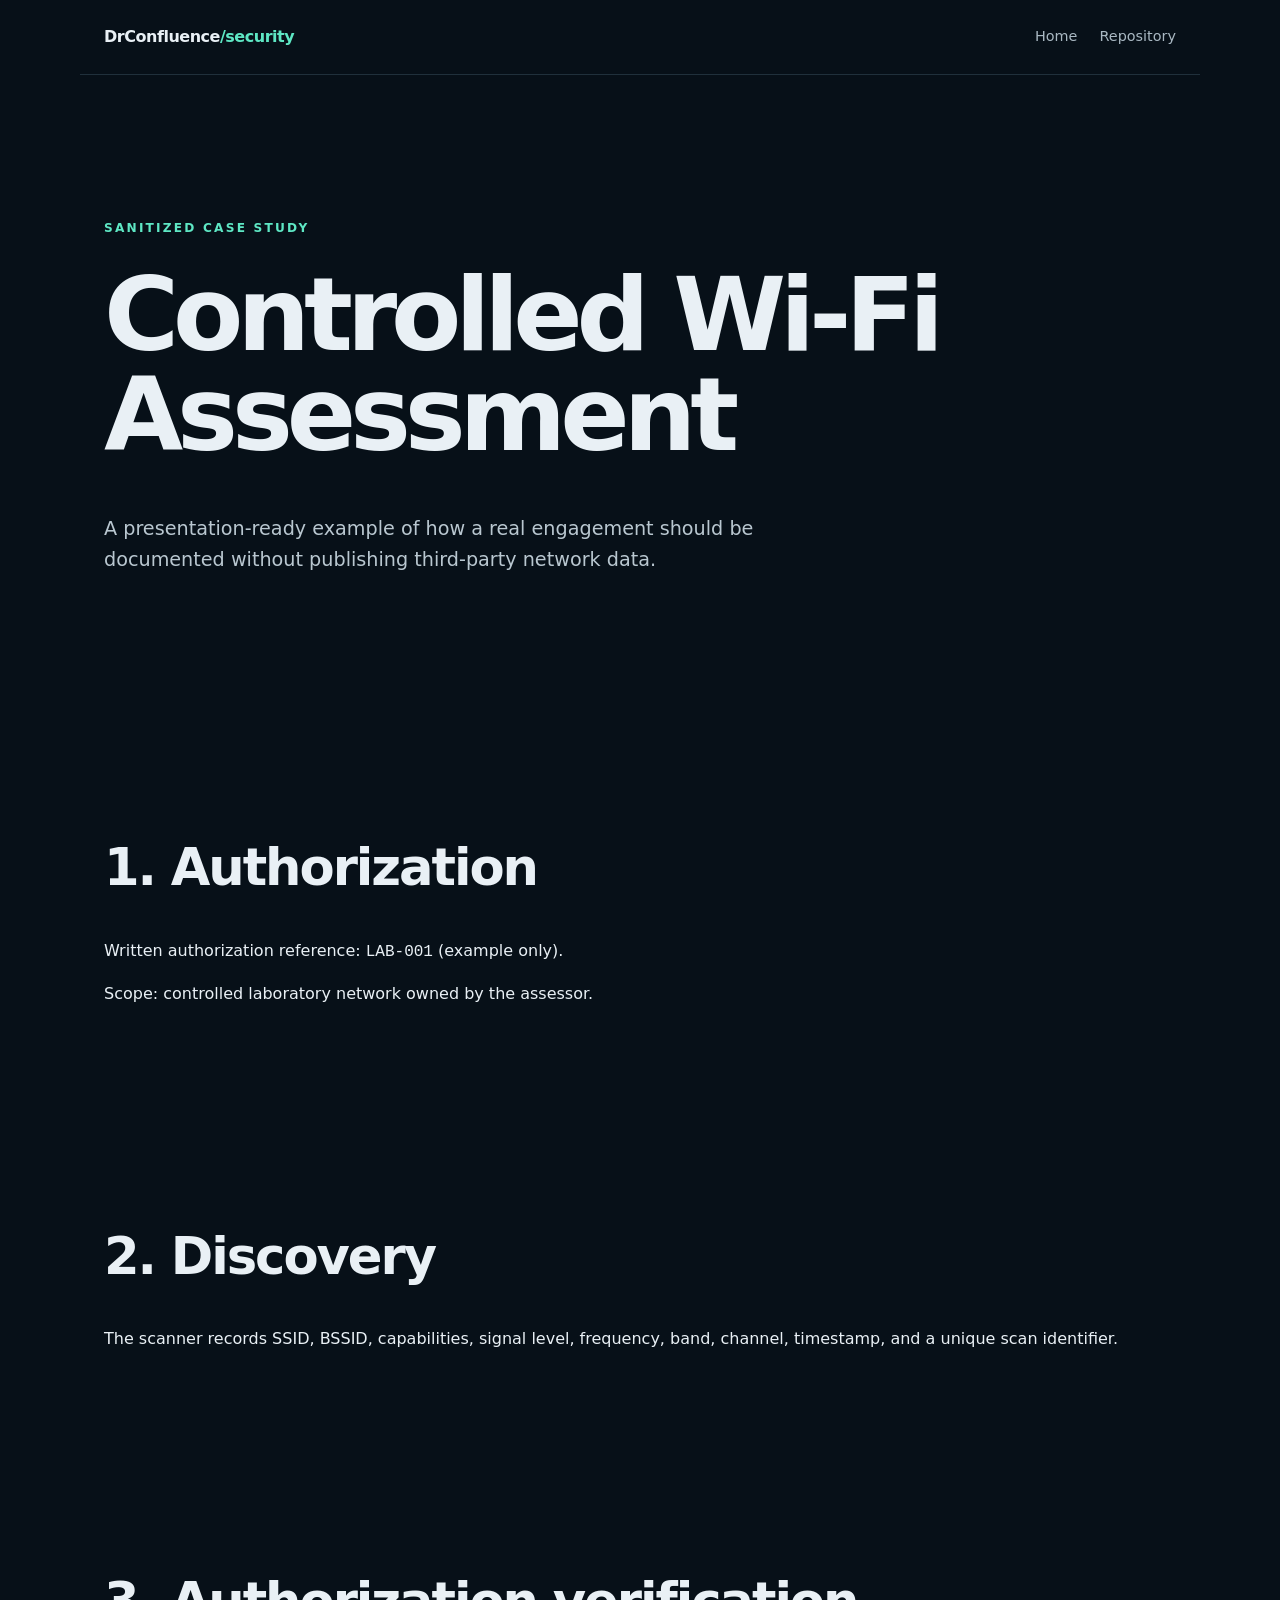
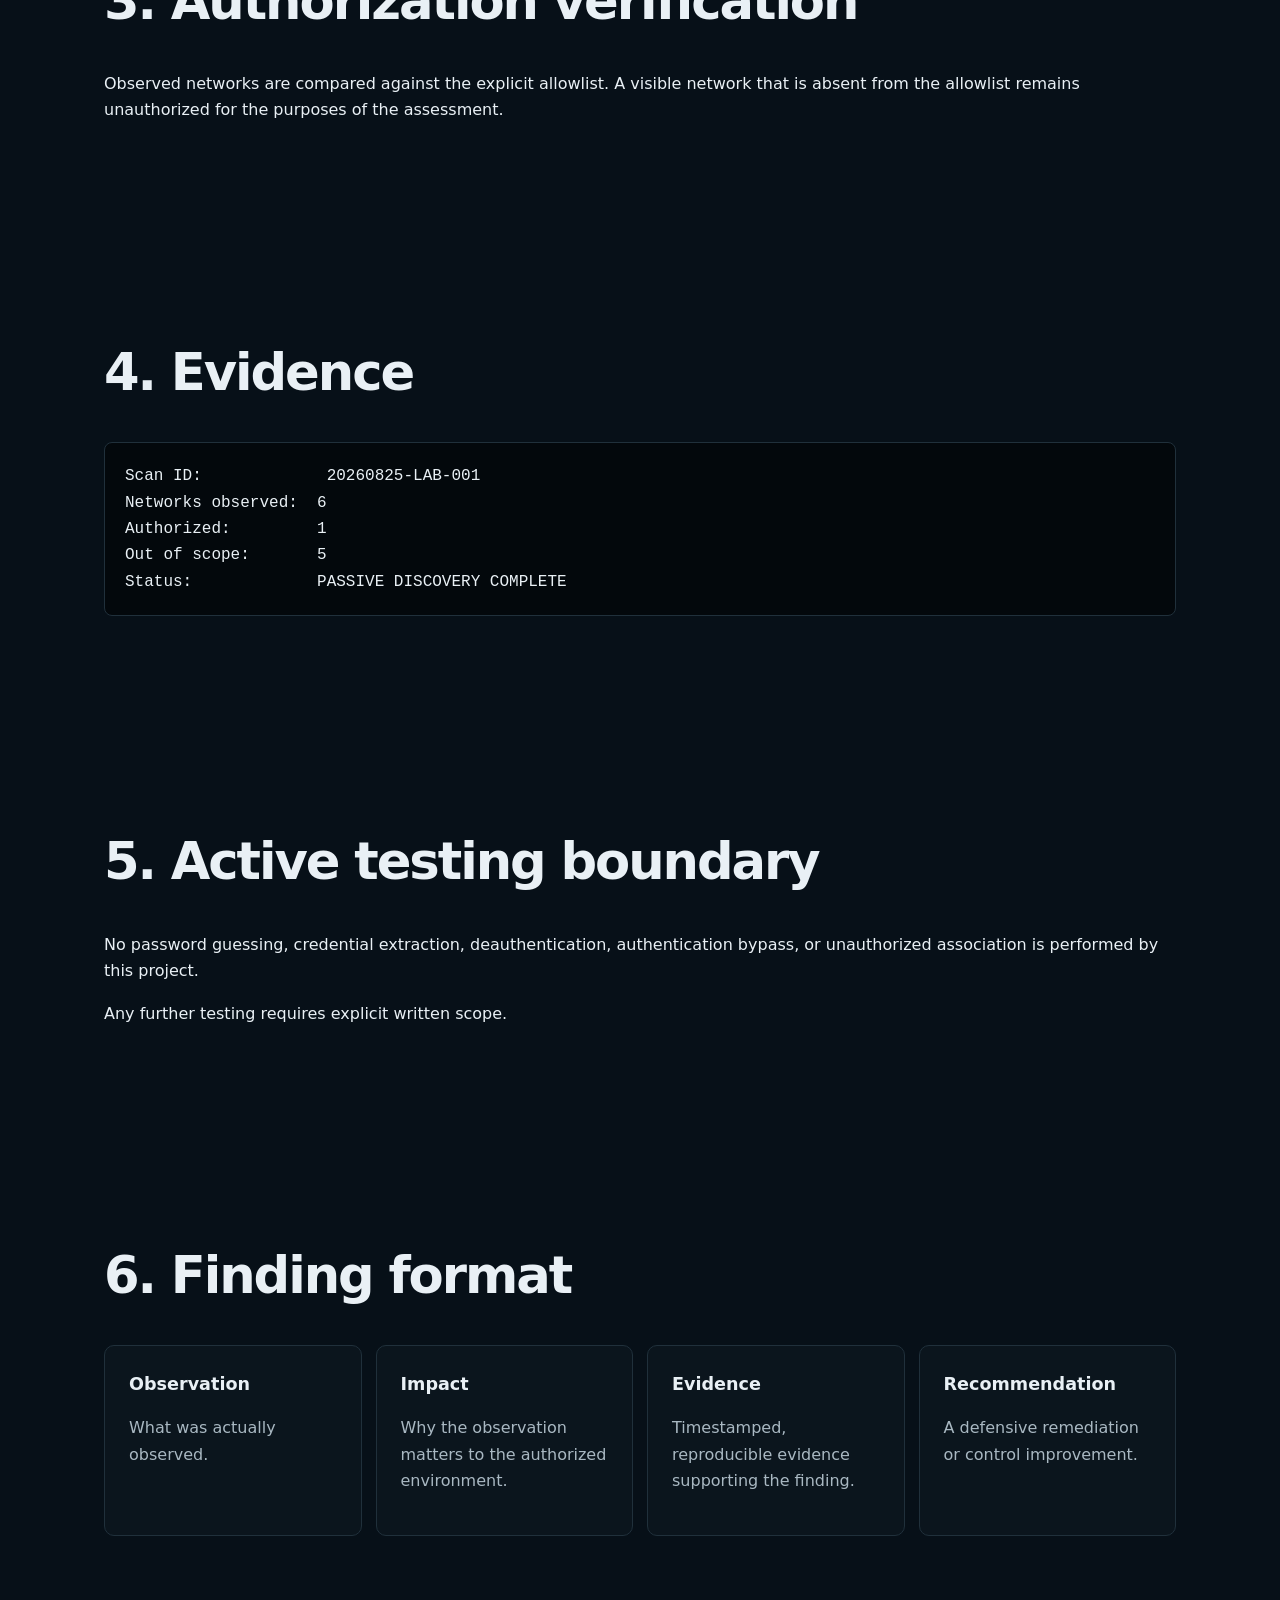
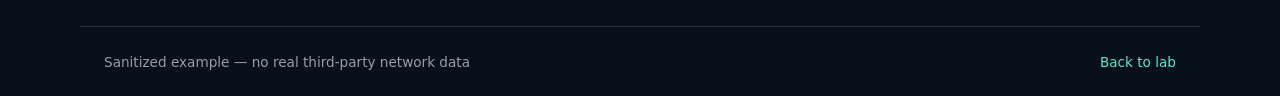
==== assessment-report/index.html @ 30aa4577 "feat: add GitHub Pages security portfolio site" ====
<!doctype html>
<html lang="en">

<head>

<meta charset="utf-8">

<meta
  name="viewport"
  content="width=device-width,initial-scale=1">

<title>
  Assessment Case Study | Wi-Fi Security Lab
</title>

<link
  rel="stylesheet"
  href="../assets/style.css">

</head>

<body>

<header class="nav">

  <a class="brand" href="../">
    DrConfluence<span>/security</span>
  </a>

  <nav>
    <a href="../">Home</a>
    <a href="https://github.com/DrConfluence/wifi-security-audit-lab">
      Repository
    </a>
  </nav>

</header>


<main>

<section class="hero">

  <p class="eyebrow">
    SANITIZED CASE STUDY
  </p>

  <h1>
    Controlled Wi-Fi Assessment
  </h1>

  <p class="lead">
    A presentation-ready example of how a real engagement
    should be documented without publishing third-party
    network data.
  </p>

</section>


<section>

<h2>1. Authorization</h2>

<p>
Written authorization reference:
<code>LAB-001</code> (example only).
</p>

<p>
Scope:
controlled laboratory network owned by the assessor.
</p>

</section>


<section>

<h2>2. Discovery</h2>

<p>
The scanner records SSID, BSSID, capabilities, signal level,
frequency, band, channel, timestamp, and a unique scan identifier.
</p>

</section>


<section>

<h2>3. Authorization verification</h2>

<p>
Observed networks are compared against the explicit allowlist.
A visible network that is absent from the allowlist remains
unauthorized for the purposes of the assessment.
</p>

</section>


<section>

<h2>4. Evidence</h2>

<pre><code>Scan ID:             20260825-LAB-001
Networks observed:  6
Authorized:         1
Out of scope:       5
Status:             PASSIVE DISCOVERY COMPLETE</code></pre>

</section>


<section>

<h2>5. Active testing boundary</h2>

<p>
No password guessing, credential extraction, deauthentication,
authentication bypass, or unauthorized association is performed
by this project.
</p>

<p>
Any further testing requires explicit written scope.
</p>

</section>


<section>

<h2>6. Finding format</h2>

<div class="grid">

<article>
<b>Observation</b>
<p>
What was actually observed.
</p>
</article>

<article>
<b>Impact</b>
<p>
Why the observation matters to the authorized environment.
</p>
</article>

<article>
<b>Evidence</b>
<p>
Timestamped, reproducible evidence supporting the finding.
</p>
</article>

<article>
<b>Recommendation</b>
<p>
A defensive remediation or control improvement.
</p>
</article>

</div>

</section>

</main>


<footer>

<span>
Sanitized example — no real third-party network data
</span>

<a href="../">
Back to lab
</a>

</footer>

</body>
</html>
---- assets/style.css ----
* {
  box-sizing: border-box;
}

html {
  scroll-behavior: smooth;
}

body {
  margin: 0;
  background: #071018;
  color: #e9f0f5;
  font-family:
    Inter,
    system-ui,
    -apple-system,
    BlinkMacSystemFont,
    "Segoe UI",
    sans-serif;
  line-height: 1.65;
}

a {
  color: inherit;
  text-decoration: none;
}

.nav,
footer {
  max-width: 1120px;
  margin: auto;
  padding: 24px;
  display: flex;
  justify-content: space-between;
  align-items: center;
}

.nav {
  border-bottom: 1px solid #20303b;
}

.nav nav {
  display: flex;
  gap: 22px;
  font-size: .9rem;
  color: #a9b8c2;
}

.brand {
  font-weight: 800;
  letter-spacing: -.03em;
}

.brand span {
  color: #5ee7c4;
}

.hero,
section {
  max-width: 1120px;
  margin: auto;
  padding: 90px 24px;
}

.hero {
  min-height: 650px;
  display: flex;
  flex-direction: column;
  justify-content: center;
}

.eyebrow {
  font-size: .76rem;
  letter-spacing: .18em;
  color: #5ee7c4;
  font-weight: 800;
}

h1 {
  font-size: clamp(3.2rem, 8vw, 7rem);
  line-height: .98;
  letter-spacing: -.06em;
  margin: 15px 0 28px;
}

h1 span {
  color: #5ee7c4;
}

h2 {
  font-size: clamp(2rem, 4vw, 3.2rem);
  letter-spacing: -.04em;
  margin: 10px 0 28px;
}

.lead {
  max-width: 760px;
  font-size: 1.2rem;
  color: #b9c7d0;
}

.actions {
  display: flex;
  gap: 12px;
  margin: 28px 0;
}

.button {
  background: #5ee7c4;
  color: #06100d;
  padding: 12px 18px;
  border-radius: 8px;
  font-weight: 800;
}

.button.secondary {
  background: transparent;
  color: #e9f0f5;
  border: 1px solid #40515d;
}

.notice {
  max-width: 800px;
  border-left: 3px solid #5ee7c4;
  padding: 15px 18px;
  background: #0c1820;
  color: #b9c7d0;
}

.grid {
  display: grid;
  grid-template-columns:
    repeat(auto-fit, minmax(230px, 1fr));
  gap: 14px;
}

.grid article {
  border: 1px solid #20303b;
  background: #0b151d;
  padding: 24px;
  border-radius: 10px;
}

.grid article b {
  font-size: 1.1rem;
}

.grid article p {
  color: #a9b8c2;
}

.dark {
  max-width: none;
  background: #0b151d;
}

.dark > * {
  max-width: 1120px;
  margin-left: auto;
  margin-right: auto;
}

.flow {
  display: flex;
  flex-wrap: wrap;
  gap: 12px;
  align-items: center;
  margin: 35px auto;
}

.flow span {
  padding: 10px 13px;
  border: 1px solid #36505c;
  border-radius: 7px;
  font-size: .78rem;
  font-weight: 800;
}

.flow i {
  color: #5ee7c4;
}

.muted {
  color: #9eafb9;
}

.metrics {
  display: grid;
  grid-template-columns:
    repeat(auto-fit, minmax(180px, 1fr));
  gap: 14px;
}

.metrics div {
  padding: 25px;
  border: 1px solid #20303b;
  border-radius: 10px;
}

.metrics strong {
  display: block;
  font-size: 2.4rem;
  color: #5ee7c4;
}

.metrics span {
  color: #a9b8c2;
}

pre {
  background: #03080c;
  border: 1px solid #20303b;
  padding: 20px;
  border-radius: 8px;
  overflow-x: auto;
}

code {
  font-family:
    ui-monospace,
    SFMono-Regular,
    Menlo,
    monospace;
}

footer {
  border-top: 1px solid #20303b;
  color: #8fa0aa;
  font-size: .85rem;
}

footer a {
  color: #5ee7c4;
}

@media (max-width: 700px) {

  .nav {
    align-items: flex-start;
  }

  .nav nav {
    display: none;
  }

  .hero,
  section {
    padding: 65px 20px;
  }

  h1 {
    font-size: 3.5rem;
  }

  .flow i {
    display: none;
  }

}
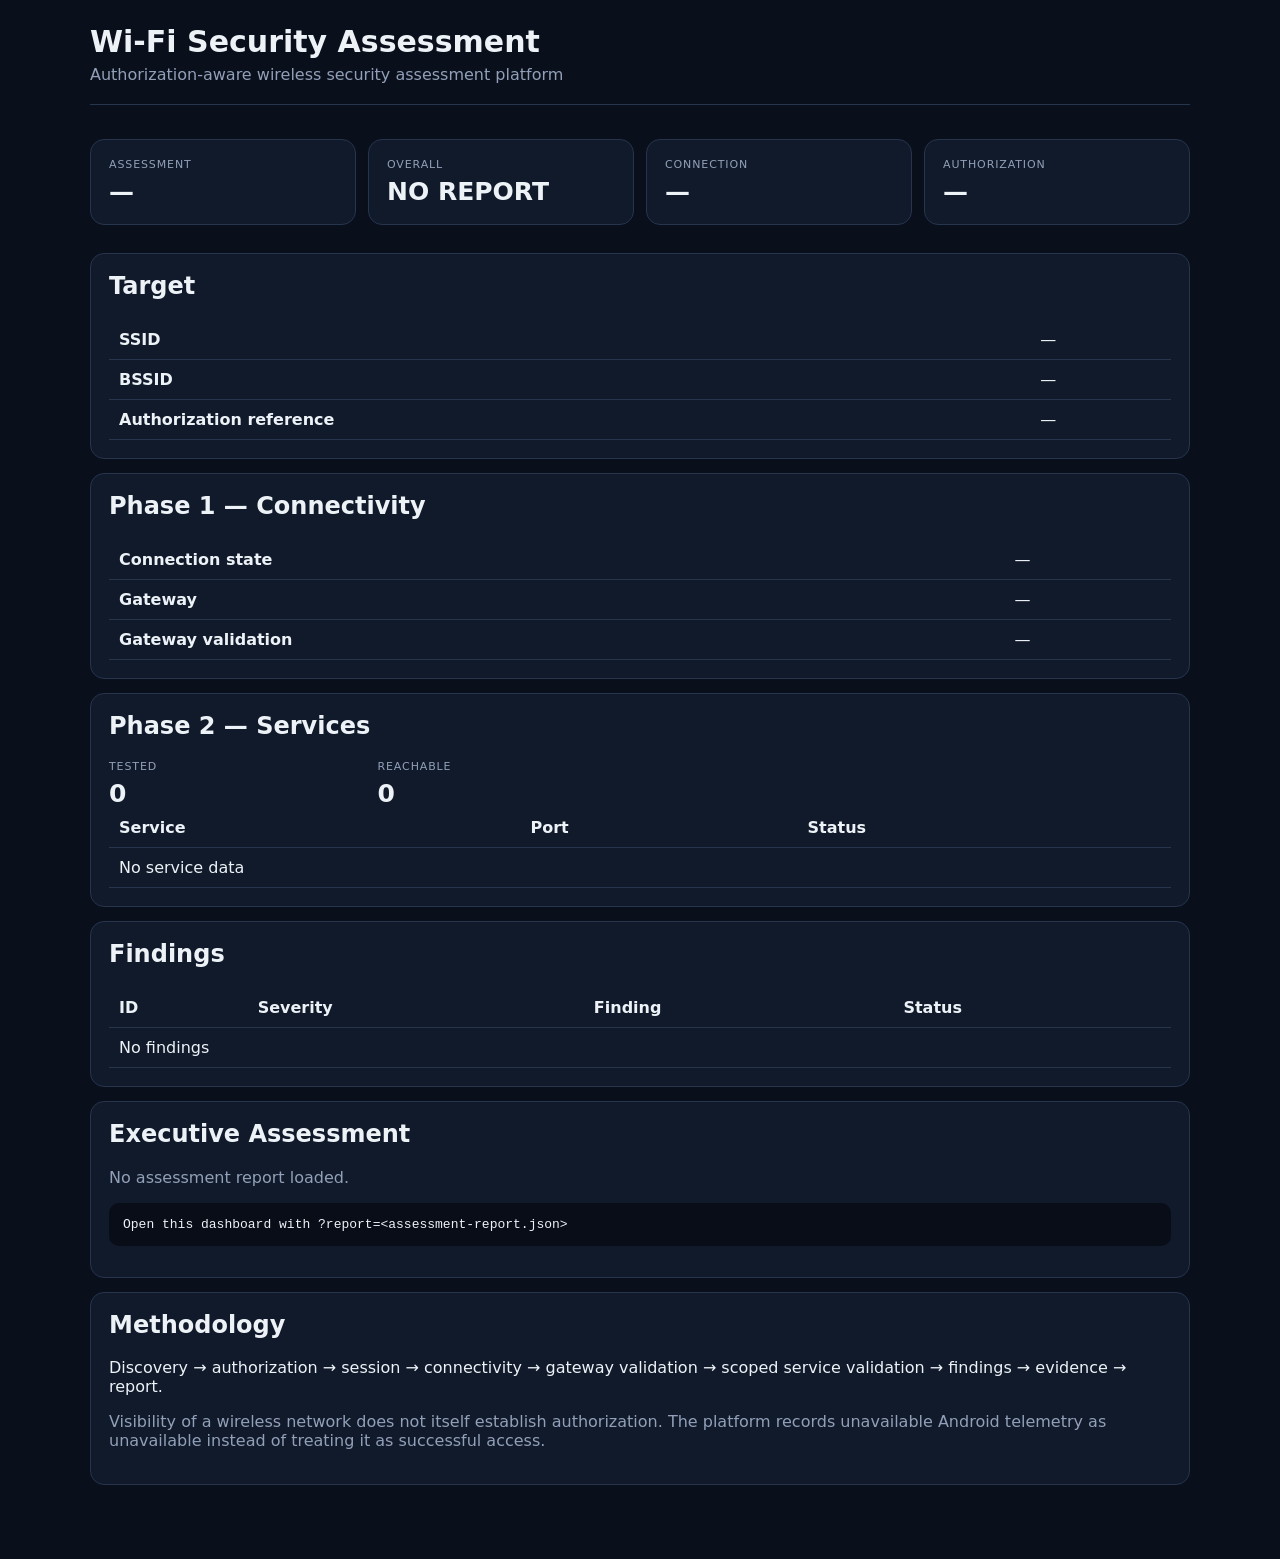
==== commit d648147f: "feat: integrate executive reporting and assessment dashboard" ====
--- a/assessment-report/index.html
+++ b/assessment-report/index.html
@@ -1,187 +1,402 @@
 <!doctype html>
 <html lang="en">
-
 <head>
-
 <meta charset="utf-8">
-
-<meta
-  name="viewport"
-  content="width=device-width,initial-scale=1">
-
-<title>
-  Assessment Case Study | Wi-Fi Security Lab
-</title>
-
-<link
-  rel="stylesheet"
-  href="../assets/style.css">
-
+<meta name="viewport"
+      content="width=device-width,initial-scale=1">
+<title>Wi-Fi Security Assessment</title>
+
+<style>
+*{box-sizing:border-box}
+
+body{
+  margin:0;
+  background:#0a0f1c;
+  color:#edf2f7;
+  font-family:
+    system-ui,-apple-system,BlinkMacSystemFont,
+    "Segoe UI",sans-serif;
+}
+
+main{
+  width:min(1100px,94%);
+  margin:auto;
+  padding:24px 0 60px;
+}
+
+header{
+  border-bottom:1px solid #26344d;
+  padding-bottom:20px;
+  margin-bottom:20px;
+}
+
+h1{margin:0 0 6px;font-size:30px}
+h2{margin-top:0}
+
+.muted{color:#91a0b8}
+
+.grid{
+  display:grid;
+  grid-template-columns:repeat(4,1fr);
+  gap:12px;
+}
+
+.card{
+  background:#111a2b;
+  border:1px solid #26344d;
+  border-radius:14px;
+  padding:18px;
+  margin:14px 0;
+}
+
+.metric{
+  font-size:25px;
+  font-weight:700;
+  margin-top:6px;
+}
+
+.label{
+  color:#91a0b8;
+  font-size:11px;
+  letter-spacing:.08em;
+  text-transform:uppercase;
+}
+
+.badge{
+  display:inline-block;
+  padding:5px 9px;
+  border-radius:7px;
+  background:#26344d;
+  font-size:12px;
+}
+
+table{
+  width:100%;
+  border-collapse:collapse;
+}
+
+th,td{
+  padding:10px;
+  border-bottom:1px solid #26344d;
+  text-align:left;
+}
+
+.good{color:#8ee6b0}
+.warn{color:#f1d27a}
+.bad{color:#ff9b9b}
+
+pre{
+  white-space:pre-wrap;
+  overflow:auto;
+  background:#080d17;
+  padding:14px;
+  border-radius:10px;
+}
+
+@media(max-width:800px){
+  .grid{grid-template-columns:repeat(2,1fr)}
+}
+
+@media(max-width:500px){
+  main{width:92%}
+  .grid{grid-template-columns:1fr}
+  h1{font-size:24px}
+}
+</style>
 </head>
 
 <body>
-
-<header class="nav">
-
-  <a class="brand" href="../">
-    DrConfluence<span>/security</span>
-  </a>
-
-  <nav>
-    <a href="../">Home</a>
-    <a href="https://github.com/DrConfluence/wifi-security-audit-lab">
-      Repository
-    </a>
-  </nav>
-
+<main>
+
+<header>
+  <h1>Wi-Fi Security Assessment</h1>
+  <div class="muted">
+    Authorization-aware wireless security assessment platform
+  </div>
 </header>
 
-
-<main>
-
-<section class="hero">
-
-  <p class="eyebrow">
-    SANITIZED CASE STUDY
-  </p>
-
-  <h1>
-    Controlled Wi-Fi Assessment
-  </h1>
-
-  <p class="lead">
-    A presentation-ready example of how a real engagement
-    should be documented without publishing third-party
-    network data.
-  </p>
-
-</section>
-
-
-<section>
-
-<h2>1. Authorization</h2>
+<section class="grid">
+
+<div class="card">
+<div class="label">Assessment</div>
+<div class="metric" id="assessment">—</div>
+</div>
+
+<div class="card">
+<div class="label">Overall</div>
+<div class="metric" id="overall">—</div>
+</div>
+
+<div class="card">
+<div class="label">Connection</div>
+<div class="metric" id="connection">—</div>
+</div>
+
+<div class="card">
+<div class="label">Authorization</div>
+<div class="metric" id="authorization">—</div>
+</div>
+
+</section>
+
+<section class="card">
+<h2>Target</h2>
+
+<table>
+<tr>
+<th>SSID</th>
+<td id="ssid">—</td>
+</tr>
+
+<tr>
+<th>BSSID</th>
+<td id="bssid">—</td>
+</tr>
+
+<tr>
+<th>Authorization reference</th>
+<td id="auth">—</td>
+</tr>
+</table>
+</section>
+
+<section class="card">
+<h2>Phase 1 — Connectivity</h2>
+
+<table>
+<tr>
+<th>Connection state</th>
+<td id="state">—</td>
+</tr>
+
+<tr>
+<th>Gateway</th>
+<td id="gateway">—</td>
+</tr>
+
+<tr>
+<th>Gateway validation</th>
+<td id="gatewayStatus">—</td>
+</tr>
+</table>
+</section>
+
+<section class="card">
+<h2>Phase 2 — Services</h2>
+
+<div class="grid">
+<div>
+<div class="label">Tested</div>
+<div class="metric" id="tested">0</div>
+</div>
+
+<div>
+<div class="label">Reachable</div>
+<div class="metric" id="reachable">0</div>
+</div>
+</div>
+
+<table>
+<thead>
+<tr>
+<th>Service</th>
+<th>Port</th>
+<th>Status</th>
+</tr>
+</thead>
+<tbody id="services">
+<tr>
+<td colspan="3">No service data</td>
+</tr>
+</tbody>
+</table>
+</section>
+
+<section class="card">
+<h2>Findings</h2>
+
+<table>
+<thead>
+<tr>
+<th>ID</th>
+<th>Severity</th>
+<th>Finding</th>
+<th>Status</th>
+</tr>
+</thead>
+
+<tbody id="findings">
+<tr>
+<td colspan="4">No findings</td>
+</tr>
+</tbody>
+</table>
+</section>
+
+<section class="card">
+<h2>Executive Assessment</h2>
+
+<p id="statement" class="muted">
+No assessment report loaded.
+</p>
+
+<pre id="limitations">
+Platform limitations will appear here.
+</pre>
+</section>
+
+<section class="card">
+<h2>Methodology</h2>
 
 <p>
-Written authorization reference:
-<code>LAB-001</code> (example only).
+Discovery → authorization → session → connectivity →
+gateway validation → scoped service validation →
+findings → evidence → report.
 </p>
 
-<p>
-Scope:
-controlled laboratory network owned by the assessor.
+<p class="muted">
+Visibility of a wireless network does not itself establish
+authorization. The platform records unavailable Android
+telemetry as unavailable instead of treating it as successful
+access.
 </p>
-
-</section>
-
-
-<section>
-
-<h2>2. Discovery</h2>
-
-<p>
-The scanner records SSID, BSSID, capabilities, signal level,
-frequency, band, channel, timestamp, and a unique scan identifier.
-</p>
-
-</section>
-
-
-<section>
-
-<h2>3. Authorization verification</h2>
-
-<p>
-Observed networks are compared against the explicit allowlist.
-A visible network that is absent from the allowlist remains
-unauthorized for the purposes of the assessment.
-</p>
-
-</section>
-
-
-<section>
-
-<h2>4. Evidence</h2>
-
-<pre><code>Scan ID:             20260825-LAB-001
-Networks observed:  6
-Authorized:         1
-Out of scope:       5
-Status:             PASSIVE DISCOVERY COMPLETE</code></pre>
-
-</section>
-
-
-<section>
-
-<h2>5. Active testing boundary</h2>
-
-<p>
-No password guessing, credential extraction, deauthentication,
-authentication bypass, or unauthorized association is performed
-by this project.
-</p>
-
-<p>
-Any further testing requires explicit written scope.
-</p>
-
-</section>
-
-
-<section>
-
-<h2>6. Finding format</h2>
-
-<div class="grid">
-
-<article>
-<b>Observation</b>
-<p>
-What was actually observed.
-</p>
-</article>
-
-<article>
-<b>Impact</b>
-<p>
-Why the observation matters to the authorized environment.
-</p>
-</article>
-
-<article>
-<b>Evidence</b>
-<p>
-Timestamped, reproducible evidence supporting the finding.
-</p>
-</article>
-
-<article>
-<b>Recommendation</b>
-<p>
-A defensive remediation or control improvement.
-</p>
-</article>
-
-</div>
-
 </section>
 
 </main>
 
-
-<footer>
-
-<span>
-Sanitized example — no real third-party network data
-</span>
-
-<a href="../">
-Back to lab
-</a>
-
-</footer>
+<script>
+const params = new URLSearchParams(location.search);
+const source = params.get("report");
+
+function setText(id,value){
+  document.getElementById(id).textContent =
+    value === undefined || value === null
+    ? "—"
+    : value;
+}
+
+function statusClass(value){
+  if(value === "PASS" ||
+     value === "VERIFIED" ||
+     value === "PARTIAL")
+    return "good";
+
+  if(value === "BLOCKED" ||
+     value === "FAIL")
+    return "bad";
+
+  return "warn";
+}
+
+function badge(value){
+  const cls = statusClass(value);
+  return `<span class="badge ${cls}">${value || "UNKNOWN"}</span>`;
+}
+
+if(source){
+
+fetch(source)
+.then(r => r.json())
+.then(report => {
+
+  const target = report.target || {};
+  const auth = report.authorization || {};
+  const p1 = report.phase_1 || {};
+  const p2 = report.phase_2 || {};
+  const executive = report.executive || {};
+  const findings = report.findings || [];
+  const services = p2.results || [];
+
+  setText("assessment",report.assessment_id);
+  setText("overall",executive.overall_status);
+  setText("connection",p1.connection_state);
+  setText("authorization",auth.status);
+
+  setText("ssid",target.ssid);
+  setText("bssid",target.bssid);
+  setText("auth",auth.reference);
+
+  setText("state",p1.connection_state);
+  setText("gateway",p1.gateway);
+  setText("gatewayStatus",p1.gateway_status);
+
+  setText("tested",p2.services_tested || 0);
+  setText("reachable",p2.services_reachable || 0);
+
+  const serviceBody =
+    document.getElementById("services");
+
+  serviceBody.innerHTML = "";
+
+  if(!services.length){
+    serviceBody.innerHTML =
+      "<tr><td colspan='3'>No Phase-2 data</td></tr>";
+  }else{
+    services.forEach(item => {
+      serviceBody.innerHTML +=
+        "<tr>" +
+        "<td>" + (item.service || "UNKNOWN") + "</td>" +
+        "<td>" + (item.port || "—") + "</td>" +
+        "<td>" + badge(item.status) + "</td>" +
+        "</tr>";
+    });
+  }
+
+  const findingsBody =
+    document.getElementById("findings");
+
+  findingsBody.innerHTML = "";
+
+  if(!findings.length){
+    findingsBody.innerHTML =
+      "<tr><td colspan='4'>No findings</td></tr>";
+  }else{
+    findings.forEach(item => {
+      findingsBody.innerHTML +=
+        "<tr>" +
+        "<td>" + item.id + "</td>" +
+        "<td>" + item.severity + "</td>" +
+        "<td>" + item.title + "</td>" +
+        "<td>" + badge(item.status) + "</td>" +
+        "</tr>";
+    });
+  }
+
+  setText(
+    "statement",
+    executive.assessment_statement
+  );
+
+  document.getElementById("limitations").textContent =
+    "If Android/Termux does not expose routing or " +
+    "connection telemetry, the assessment records " +
+    "NOT_AVAILABLE rather than inferring connectivity.";
+
+})
+.catch(error => {
+  setText(
+    "overall",
+    "REPORT ERROR"
+  );
+
+  document.getElementById(
+    "limitations"
+  ).textContent = String(error);
+});
+
+}else{
+
+setText(
+  "overall",
+  "NO REPORT"
+);
+
+document.getElementById(
+  "limitations"
+).textContent =
+  "Open this dashboard with ?report=<assessment-report.json>";
+}
+</script>
 
 </body>
 </html>
